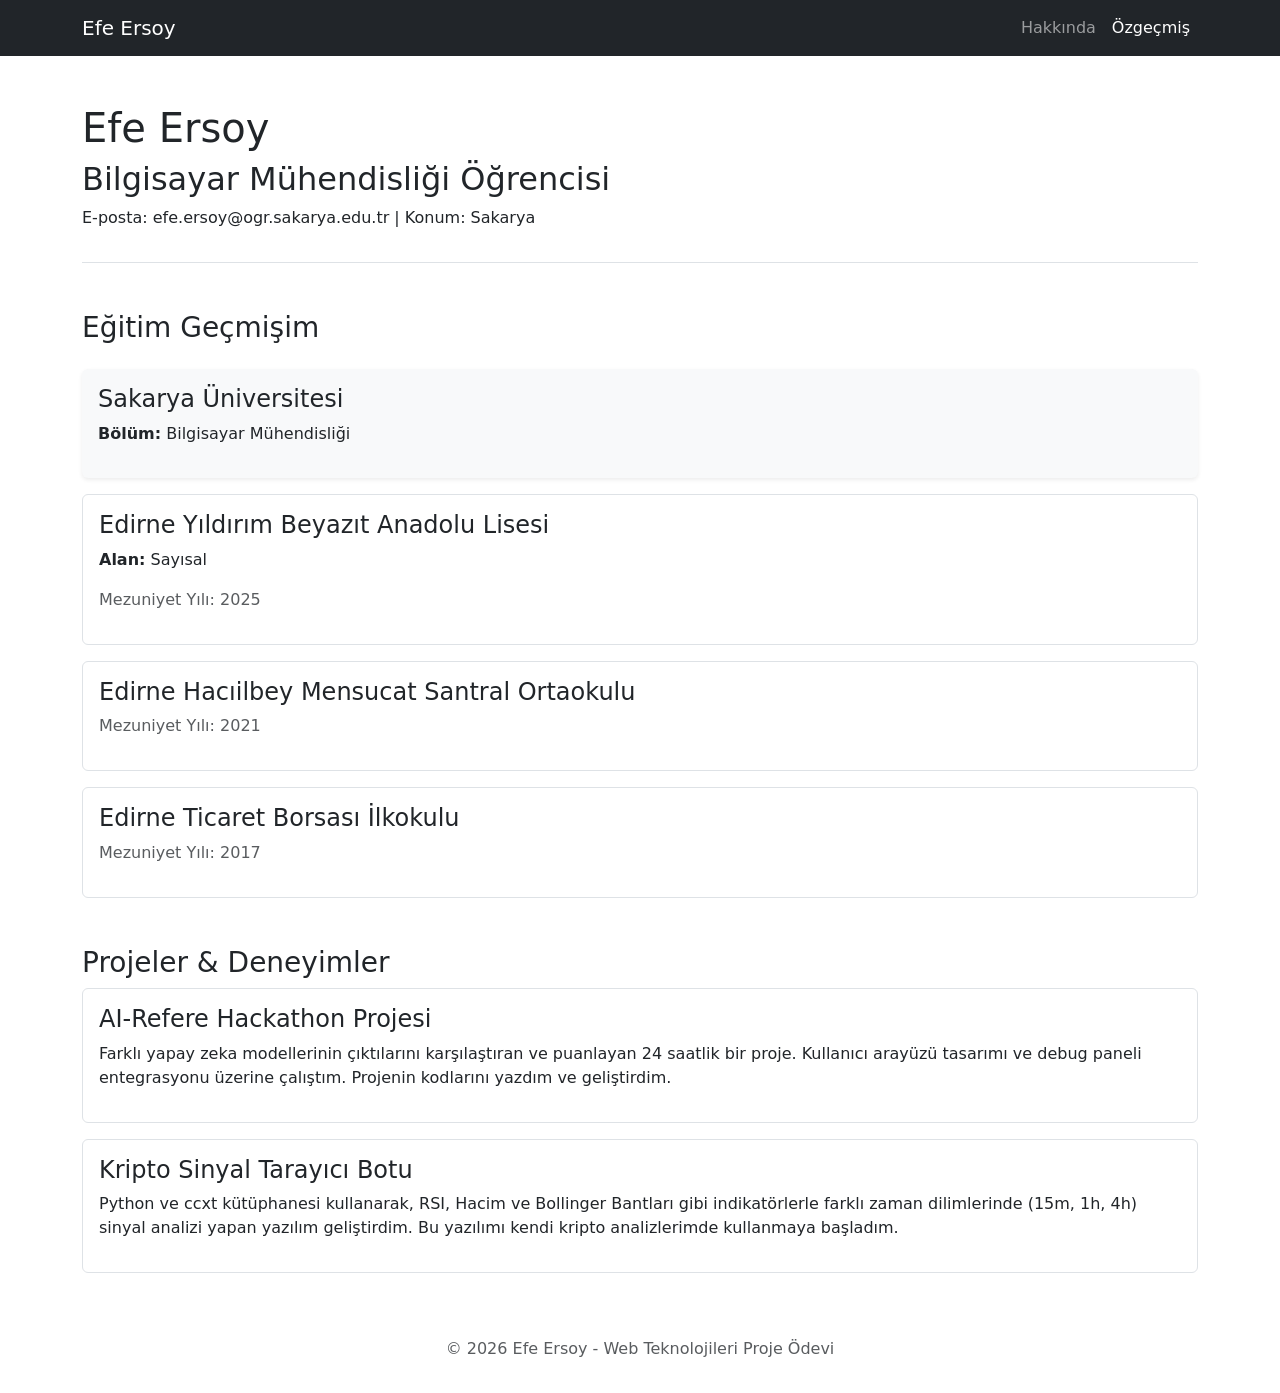
==== cv.html @ 8093ba8b "ilk commit: Hakkinda ve CV sayfalari eklendi" ====
<!DOCTYPE html>
<html lang="tr">
<head>
    <meta charset="UTF-8">
    <meta name="viewport" content="width=device-width, initial-scale=1.0">
    <title>Efe Ersoy - Özgeçmiş</title>
    <link href="https://cdn.jsdelivr.net/npm/bootstrap@5.3.0/dist/css/bootstrap.min.css" rel="stylesheet">
    <link rel="stylesheet" href="css/style.css">
</head>
<body>

    <!-- Navigasyon -->
    <nav class="navbar navbar-expand-lg navbar-dark bg-dark">
        <div class="container">
            <a class="navbar-brand" href="index.html">Efe Ersoy</a>
            <div class="collapse navbar-collapse">
                <ul class="navbar-nav ms-auto">
                    <li class="nav-item"><a class="nav-link" href="index.html">Hakkında</a></li>
                    <li class="nav-item"><a class="nav-link active" href="cv.html">Özgeçmiş</a></li>
                </ul>
            </div>
        </div>
    </nav>

    <div class="container mt-5">
        <!-- Semantik HTML5 Başlangıcı -->
        
        <header class="mb-5 border-bottom pb-3">
            <h1>Efe Ersoy</h1>
            <h2>Bilgisayar Mühendisliği Öğrencisi</h2>
            <p>E-posta: efe.ersoy@ogr.sakarya.edu.tr | Konum: Sakarya</p>
        </header>

        <!-- Eğitim Bilgileri -->
<section id="egitim" class="mb-5">
    <h3 class="mb-4">Eğitim Geçmişim</h3>
    
    <!-- Üniversite -->
    <article class="p-3 bg-light rounded mb-3 shadow-sm">
        <h4>Sakarya Üniversitesi</h4>
        <p><strong>Bölüm:</strong> Bilgisayar Mühendisliği</p>
    </article>

    <!-- Lise -->
    <article class="p-3 border rounded mb-3">
        <h4>Edirne Yıldırım Beyazıt Anadolu Lisesi</h4>
        <p><strong>Alan:</strong> Sayısal</p>
        <p class="text-muted">Mezuniyet Yılı: 2025</p>
    </article>

    <!-- Ortaokul -->
    <article class="p-3 border rounded mb-3">
        <h4>Edirne Hacıilbey Mensucat Santral Ortaokulu</h4>
        <p class="text-muted">Mezuniyet Yılı: 2021</p>
    </article>

    <!-- İlkokul -->
    <article class="p-3 border rounded">
        <h4>Edirne Ticaret Borsası İlkokulu</h4>
        <p class="text-muted">Mezuniyet Yılı: 2017</p>
    </article>

</section>

        <!-- Deneyim ve Projeler -->
        <section id="projeler" class="mb-5">
            <h3>Projeler & Deneyimler</h3>
            
            <article class="mb-3 p-3 border rounded">
                <h4>AI-Refere Hackathon Projesi</h4>
                <p>Farklı yapay zeka modellerinin çıktılarını karşılaştıran ve puanlayan 24 saatlik bir proje. Kullanıcı arayüzü tasarımı ve debug paneli entegrasyonu üzerine çalıştım. Projenin kodlarını yazdım ve geliştirdim.</p>
            </article>

            <article class="p-3 border rounded">
                <h4>Kripto Sinyal Tarayıcı Botu</h4>
                <p>Python ve ccxt kütüphanesi kullanarak, RSI, Hacim ve Bollinger Bantları gibi indikatörlerle farklı zaman dilimlerinde (15m, 1h, 4h) sinyal analizi yapan yazılım geliştirdim. Bu yazılımı kendi kripto analizlerimde kullanmaya başladım.</p>
            </article>
        </section>

        <footer class="text-center mt-5 py-3 text-muted">
            <p>&copy; 2026 Efe Ersoy - Web Teknolojileri Proje Ödevi</p>
        </footer>

    </div>
</body>
</html>
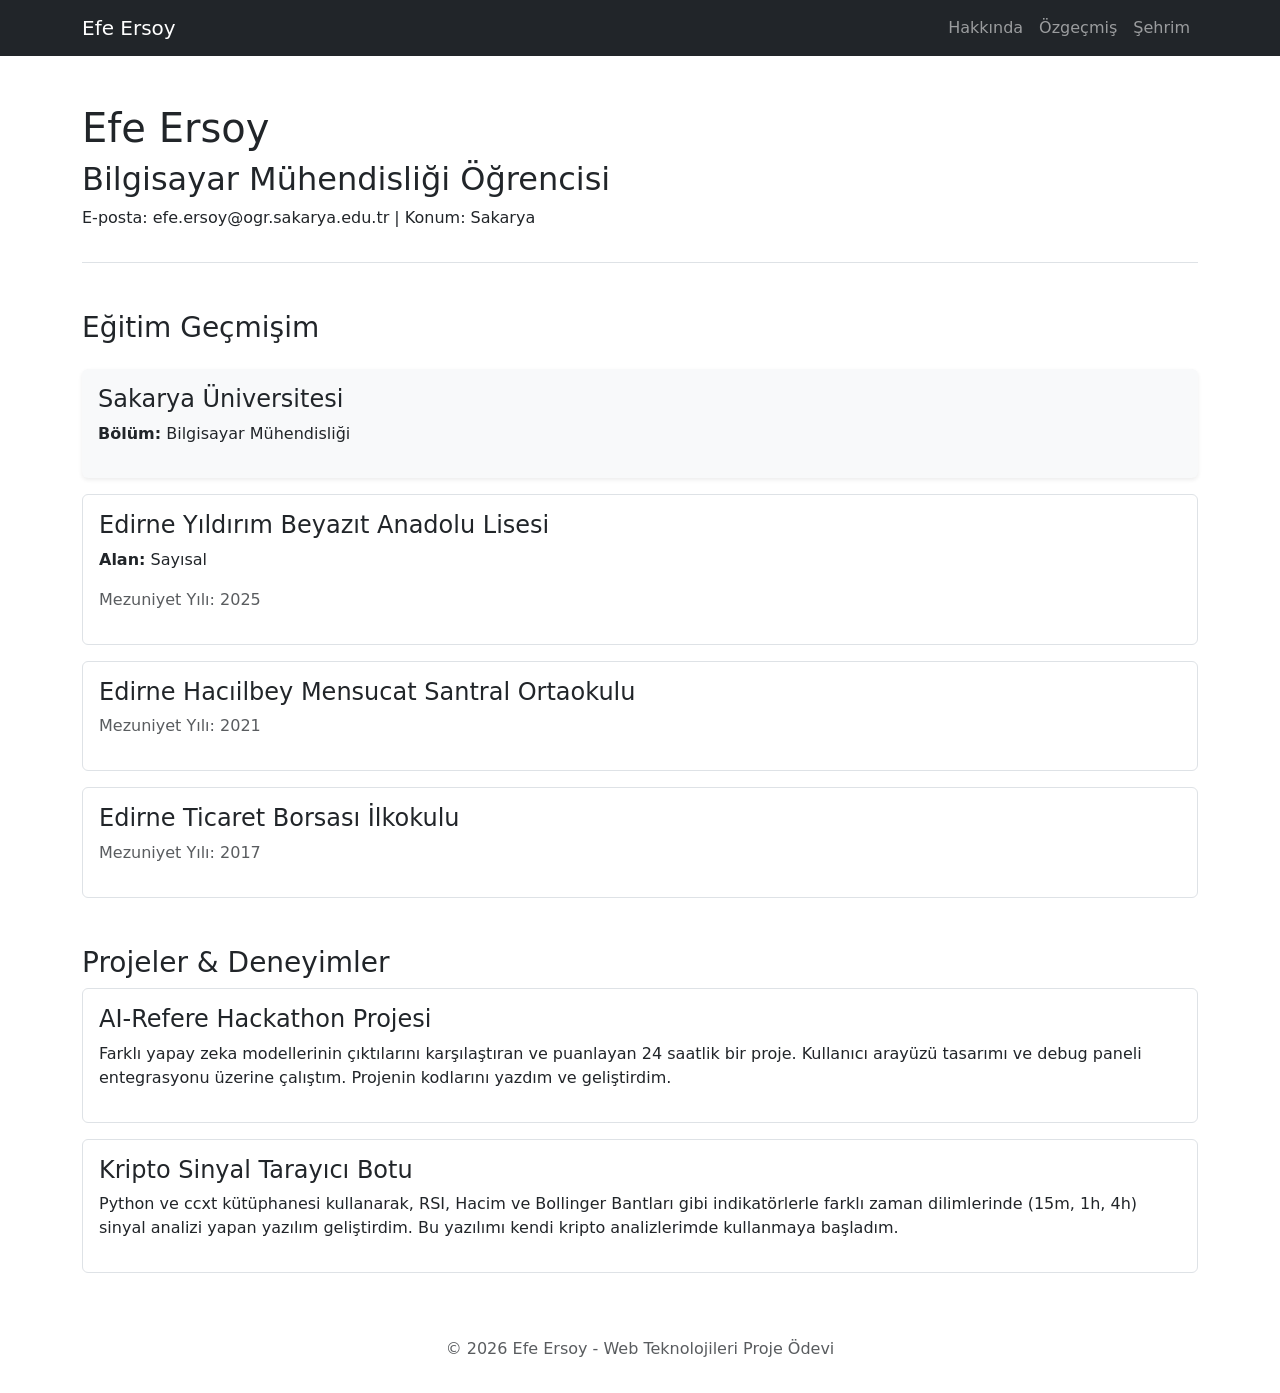
==== commit abb61bae: "Sehrim sayfasi eklendi ve mobil menuler duzeltildi" ====
--- a/cv.html
+++ b/cv.html
@@ -10,18 +10,25 @@
 <body>
 
     <!-- Navigasyon -->
-    <nav class="navbar navbar-expand-lg navbar-dark bg-dark">
-        <div class="container">
-            <a class="navbar-brand" href="index.html">Efe Ersoy</a>
-            <div class="collapse navbar-collapse">
-                <ul class="navbar-nav ms-auto">
-                    <li class="nav-item"><a class="nav-link" href="index.html">Hakkında</a></li>
-                    <li class="nav-item"><a class="nav-link active" href="cv.html">Özgeçmiş</a></li>
-                </ul>
-            </div>
+
+<nav class="navbar navbar-expand-lg navbar-dark bg-dark">
+    <div class="container">
+        <a class="navbar-brand" href="index.html">Efe Ersoy</a>
+       
+        <!-- Telefondaki 3 Çizgili Buton -->
+
+        <button class="navbar-toggler" type="button" data-bs-toggle="collapse" data-bs-target="#navbarNav">
+            <span class="navbar-toggler-icon"></span>
+        </button>
+        <div class="collapse navbar-collapse" id="navbarNav">
+            <ul class="navbar-nav ms-auto">
+                <li class="nav-item"><a class="nav-link" href="index.html">Hakkında</a></li>
+                <li class="nav-item"><a class="nav-link" href="cv.html">Özgeçmiş</a></li>
+                <li class="nav-item"><a class="nav-link" href="sehrim.html">Şehrim</a></li>
+            </ul>
         </div>
-    </nav>
-
+    </div>
+</nav>
     <div class="container mt-5">
         <!-- Semantik HTML5 Başlangıcı -->
         
@@ -82,5 +89,9 @@
         </footer>
 
     </div>
+
+    <!-- Bootstrap JS -->
+<script src="https://cdn.jsdelivr.net/npm/bootstrap@5.3.0/dist/js/bootstrap.bundle.min.js"></script>
+
 </body>
 </html>
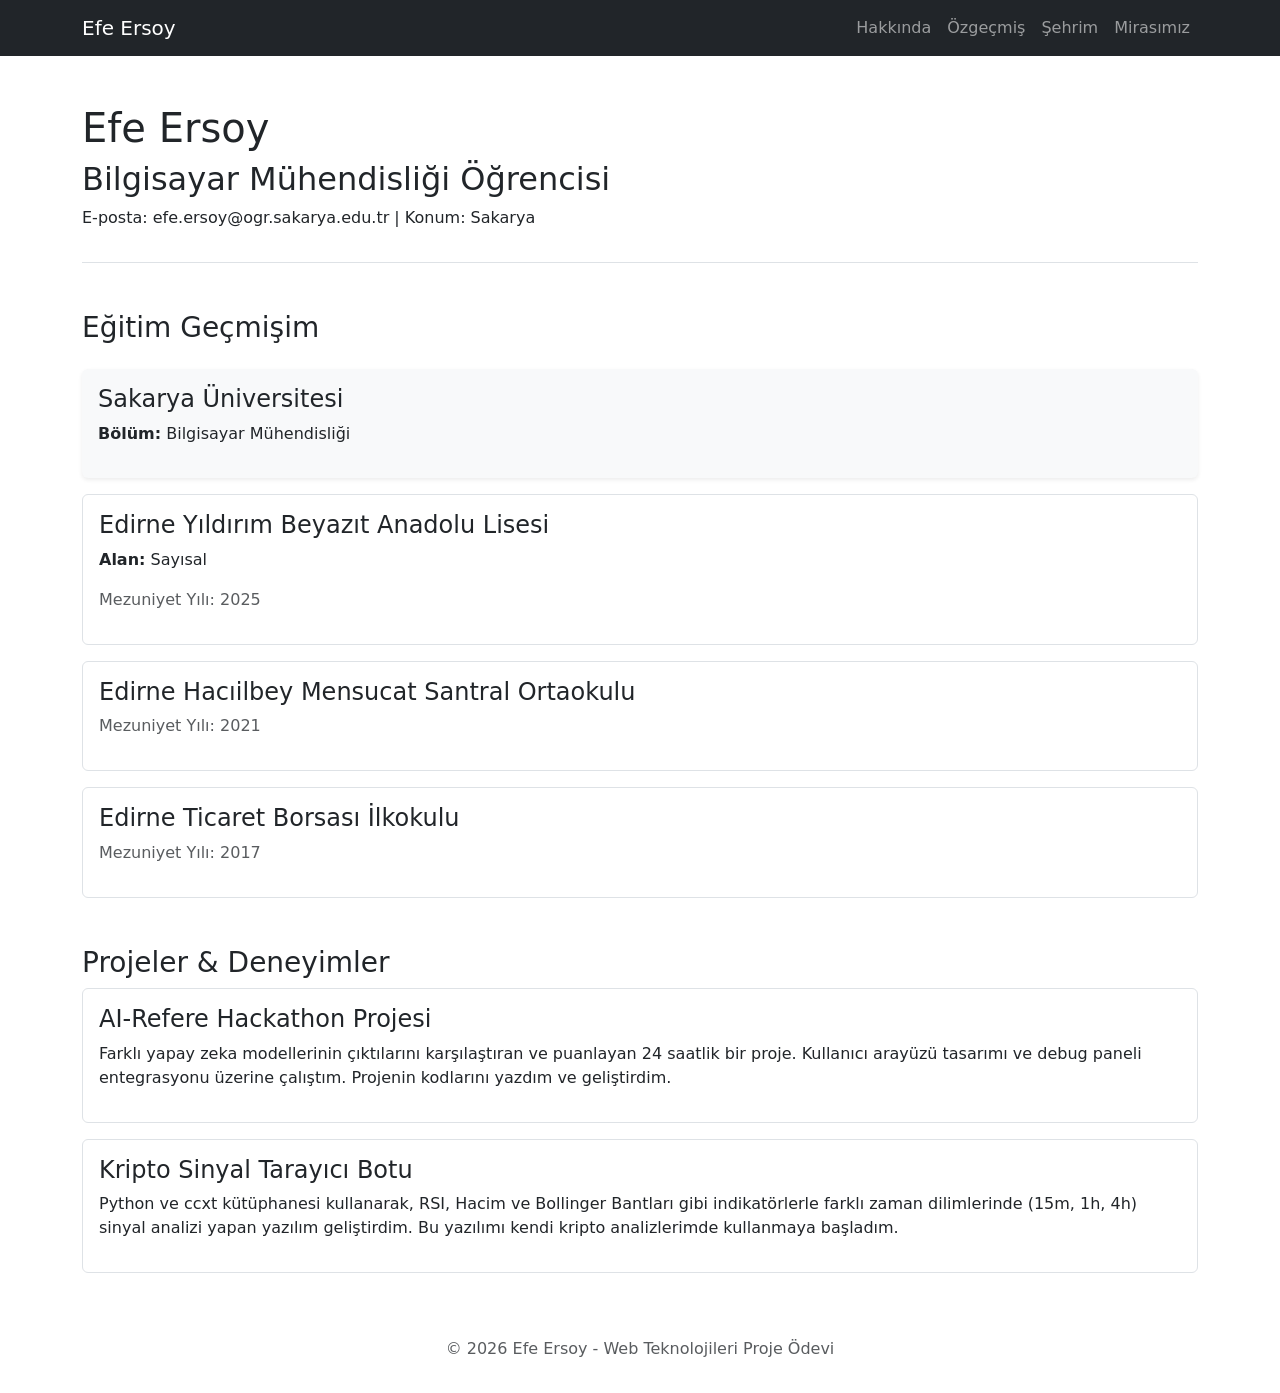
==== commit 8fbe89ea: "Şehrin kültürel mirası sayfası eklendi" ====
--- a/cv.html
+++ b/cv.html
@@ -25,6 +25,7 @@
                 <li class="nav-item"><a class="nav-link" href="index.html">Hakkında</a></li>
                 <li class="nav-item"><a class="nav-link" href="cv.html">Özgeçmiş</a></li>
                 <li class="nav-item"><a class="nav-link" href="sehrim.html">Şehrim</a></li>
+                <li class="nav-item"><a class="nav-link" href="mirasimiz.html">Mirasımız</a></li>
             </ul>
         </div>
     </div>
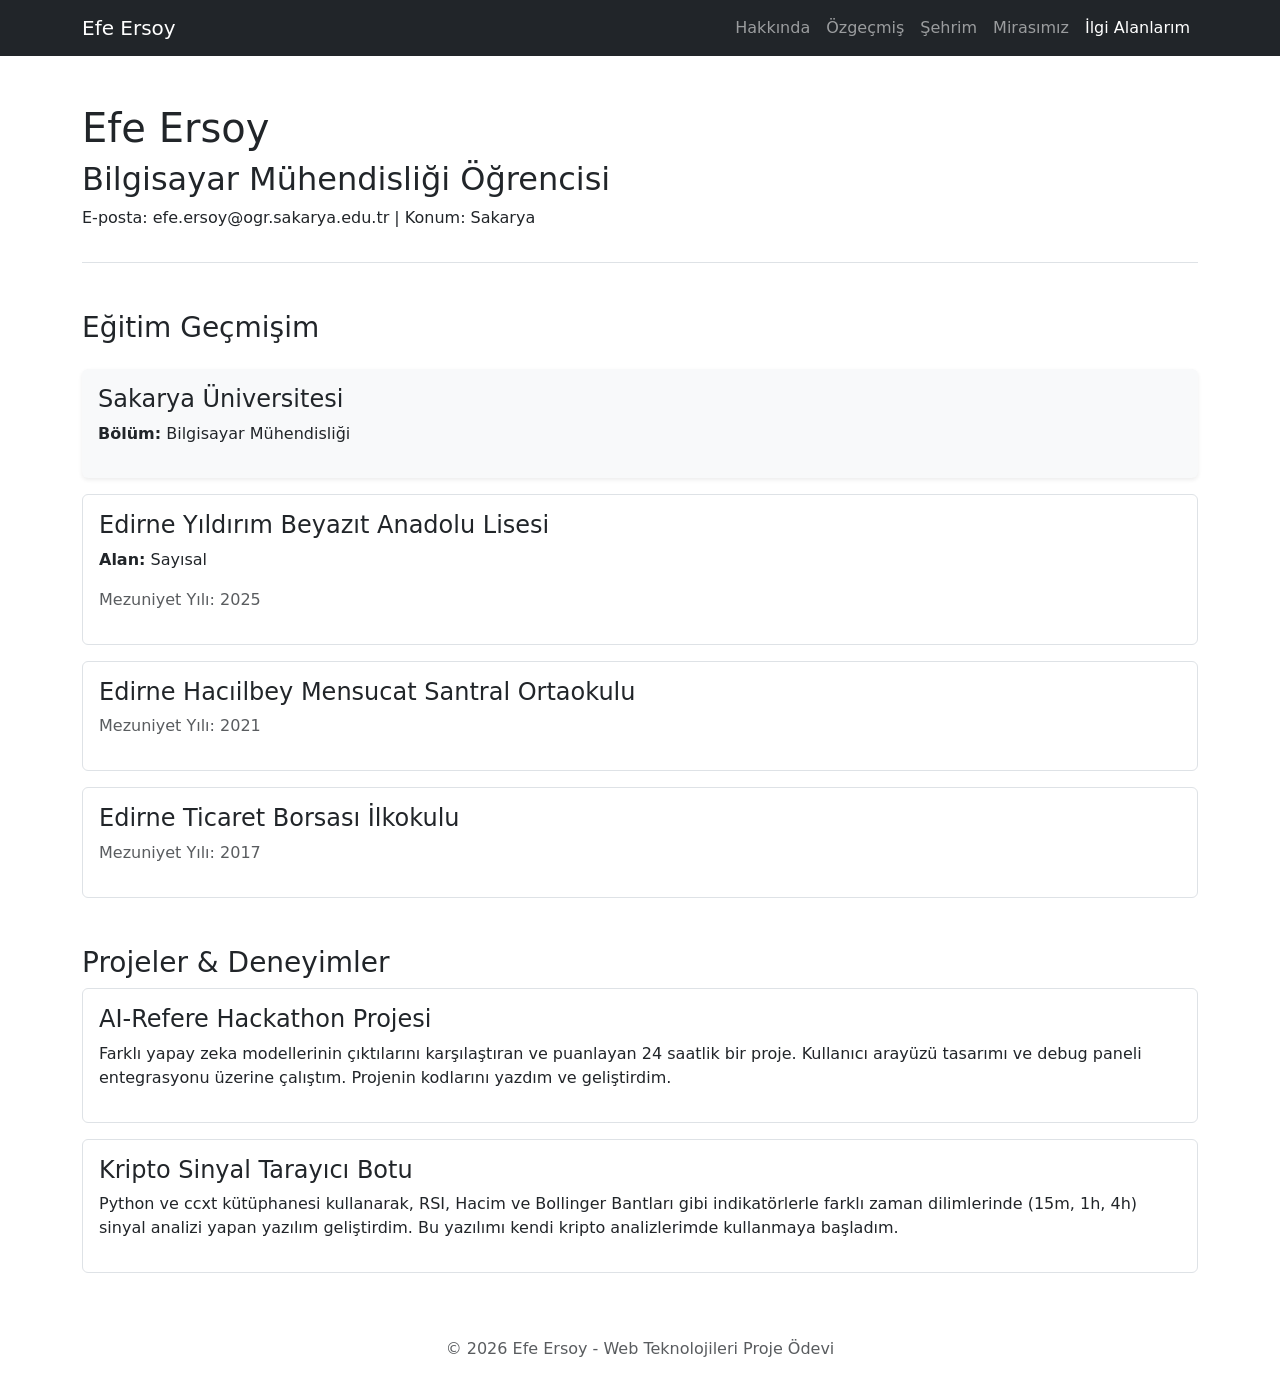
==== commit bc178c8e: "API sayfasi iskeleti kuruldu" ====
--- a/cv.html
+++ b/cv.html
@@ -26,6 +26,7 @@
                 <li class="nav-item"><a class="nav-link" href="cv.html">Özgeçmiş</a></li>
                 <li class="nav-item"><a class="nav-link" href="sehrim.html">Şehrim</a></li>
                 <li class="nav-item"><a class="nav-link" href="mirasimiz.html">Mirasımız</a></li>
+                <li class="nav-item"><a class="nav-link active" href="ilgi-alanlarim.html">İlgi Alanlarım</a></li>
             </ul>
         </div>
     </div>
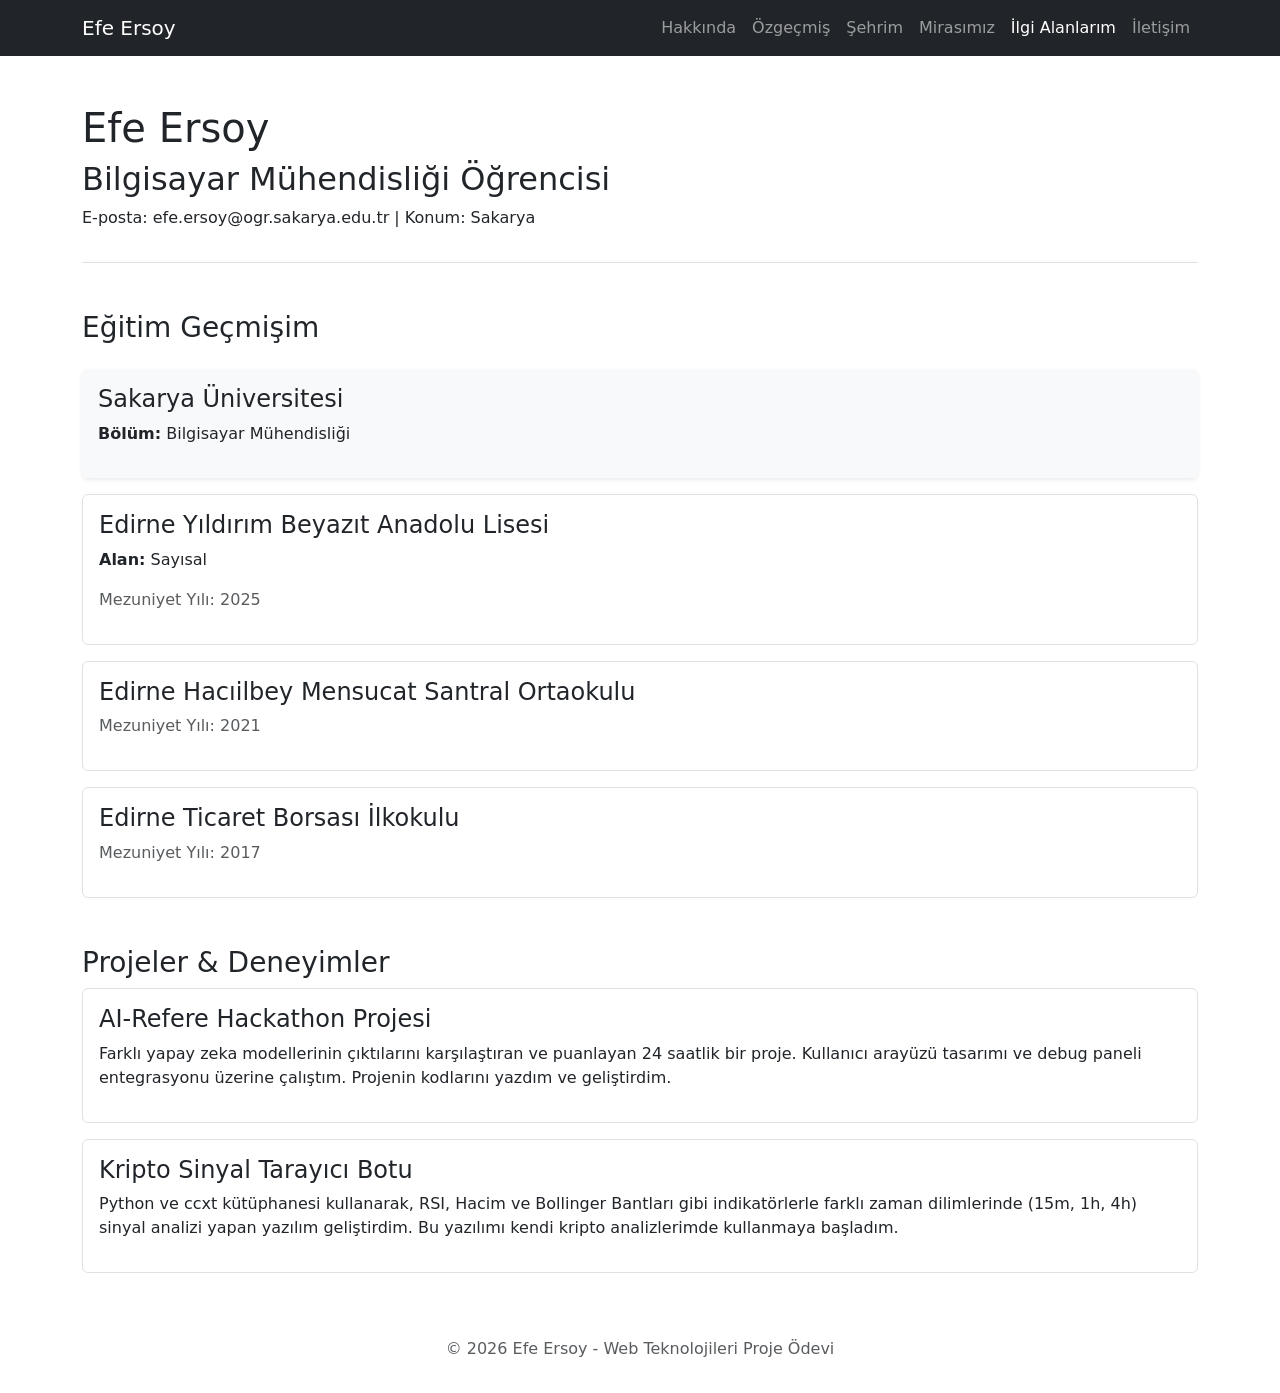
==== commit e02bdb6f: "Iletisim formu arayuzu eklendi ve menuler guncellendi" ====
--- a/cv.html
+++ b/cv.html
@@ -27,6 +27,7 @@
                 <li class="nav-item"><a class="nav-link" href="sehrim.html">Şehrim</a></li>
                 <li class="nav-item"><a class="nav-link" href="mirasimiz.html">Mirasımız</a></li>
                 <li class="nav-item"><a class="nav-link active" href="ilgi-alanlarim.html">İlgi Alanlarım</a></li>
+                <li class="nav-item"><a class="nav-link" href="iletisim.html">İletişim</a></li>
             </ul>
         </div>
     </div>
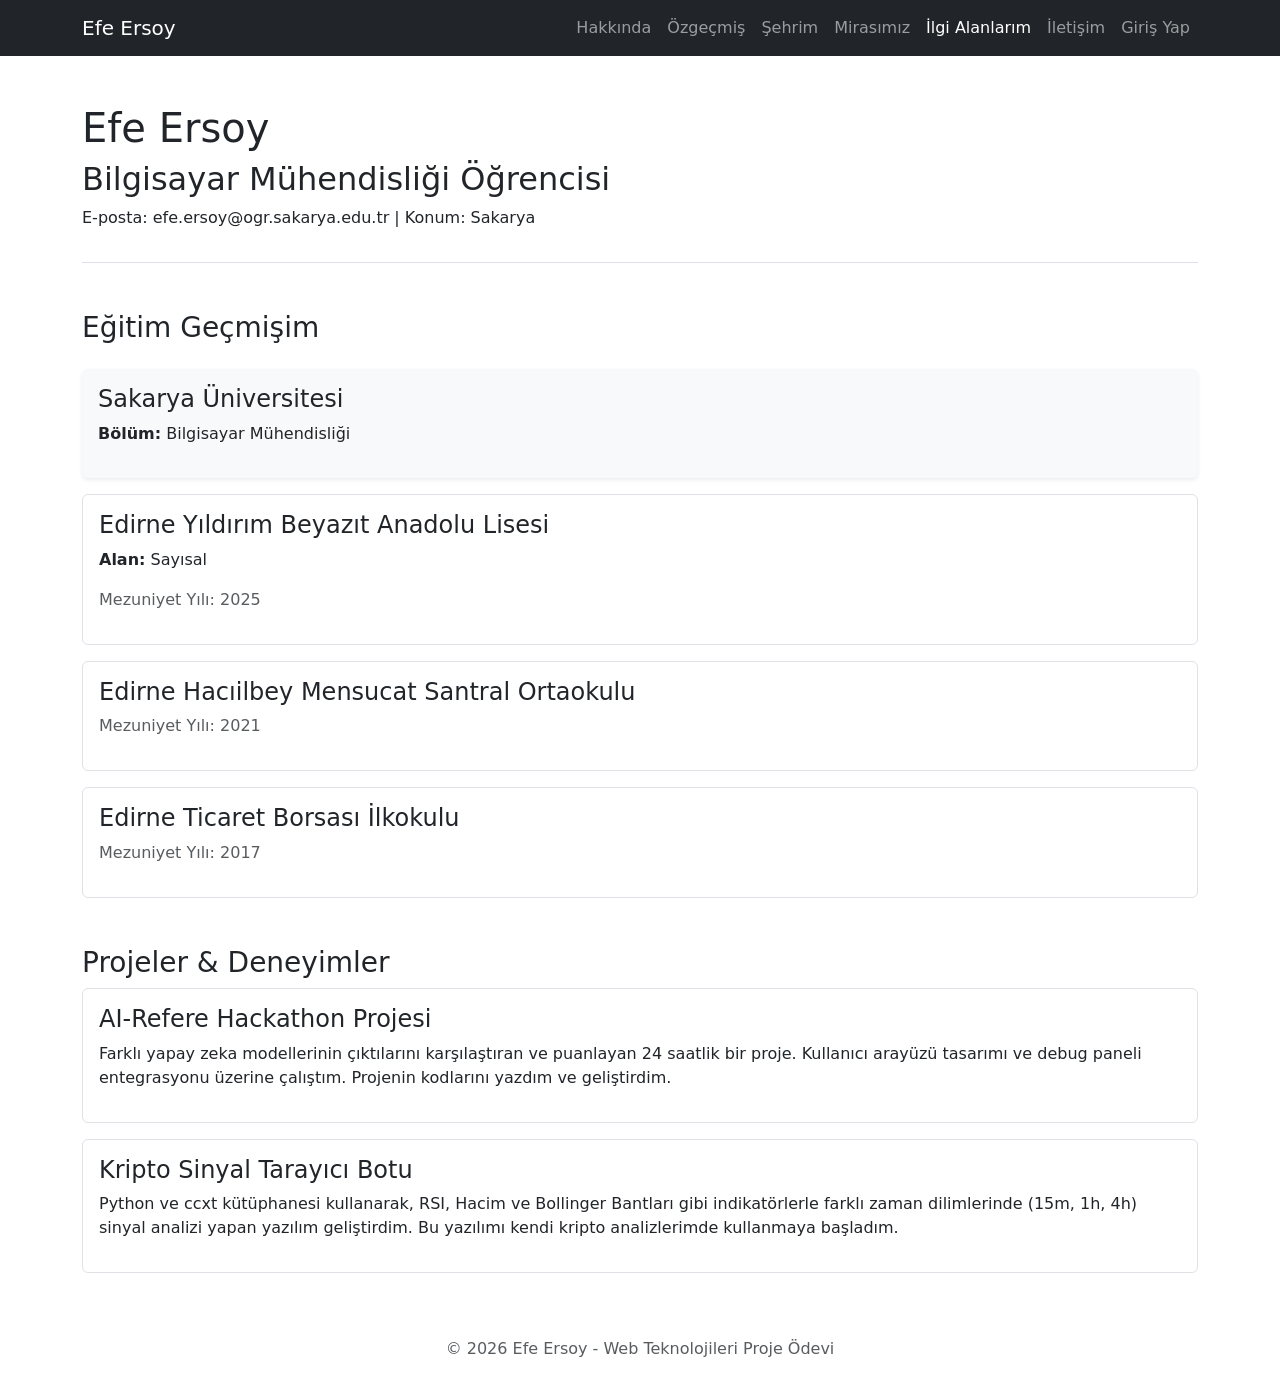
==== commit 2e961594: "PHP Login sistemi ve arayuzu eklendi" ====
--- a/cv.html
+++ b/cv.html
@@ -28,6 +28,7 @@
                 <li class="nav-item"><a class="nav-link" href="mirasimiz.html">Mirasımız</a></li>
                 <li class="nav-item"><a class="nav-link active" href="ilgi-alanlarim.html">İlgi Alanlarım</a></li>
                 <li class="nav-item"><a class="nav-link" href="iletisim.html">İletişim</a></li>
+                <li class="nav-item"><a class="nav-link" href="login.html">Giriş Yap</a></li>
             </ul>
         </div>
     </div>
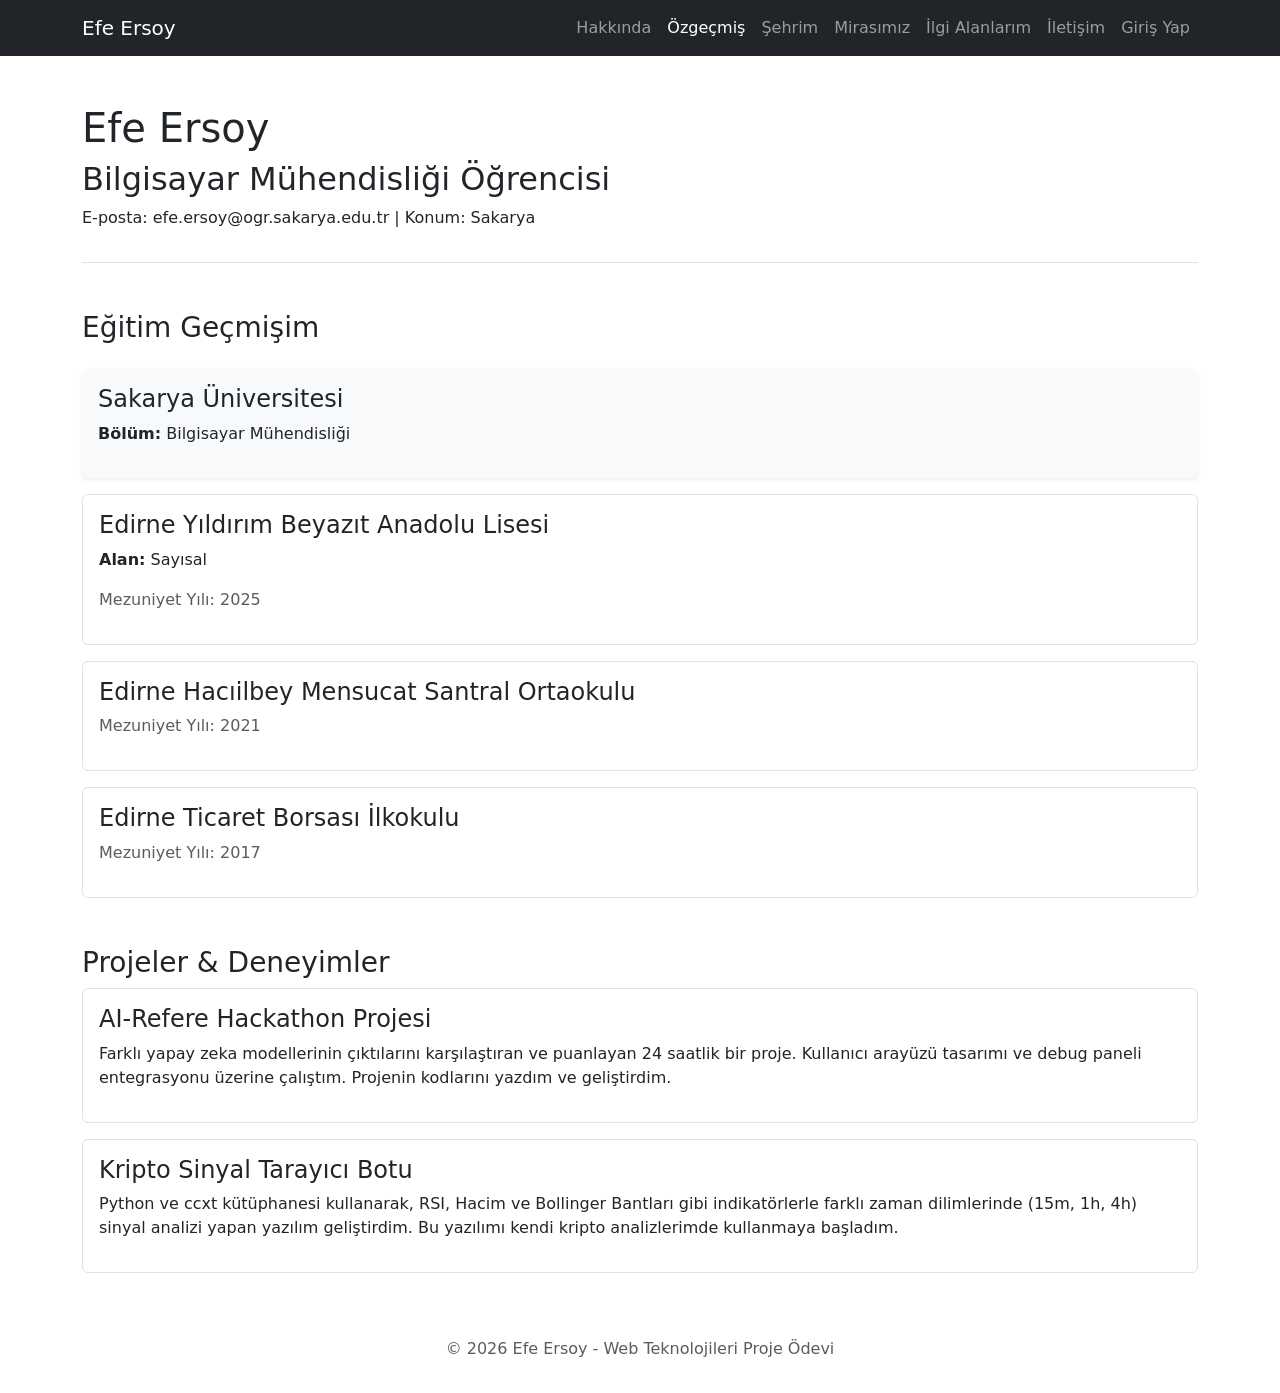
==== commit 1f81159e: "Sunucu tarafı işlemleri yapıldı. Estetik birkaç iyileştirme gerçekleştirildi." ====
--- a/cv.html
+++ b/cv.html
@@ -23,10 +23,10 @@
         <div class="collapse navbar-collapse" id="navbarNav">
             <ul class="navbar-nav ms-auto">
                 <li class="nav-item"><a class="nav-link" href="index.html">Hakkında</a></li>
-                <li class="nav-item"><a class="nav-link" href="cv.html">Özgeçmiş</a></li>
+                <li class="nav-item"><a class="nav-link active" href="cv.html">Özgeçmiş</a></li>
                 <li class="nav-item"><a class="nav-link" href="sehrim.html">Şehrim</a></li>
                 <li class="nav-item"><a class="nav-link" href="mirasimiz.html">Mirasımız</a></li>
-                <li class="nav-item"><a class="nav-link active" href="ilgi-alanlarim.html">İlgi Alanlarım</a></li>
+                <li class="nav-item"><a class="nav-link" href="ilgi-alanlarim.html">İlgi Alanlarım</a></li>
                 <li class="nav-item"><a class="nav-link" href="iletisim.html">İletişim</a></li>
                 <li class="nav-item"><a class="nav-link" href="login.html">Giriş Yap</a></li>
             </ul>
--- a/css/style.css
+++ b/css/style.css
@@ -0,0 +1,13 @@
+/* PC Ekranları İçin Sabit Boy */
+.slider-resim {
+    height: 500px;
+    object-fit: cover;
+}
+
+/* Telefon Ekranları */
+@media (max-width: 768px) {
+    .slider-resim {
+        height: 250px;
+    }
+    
+}
